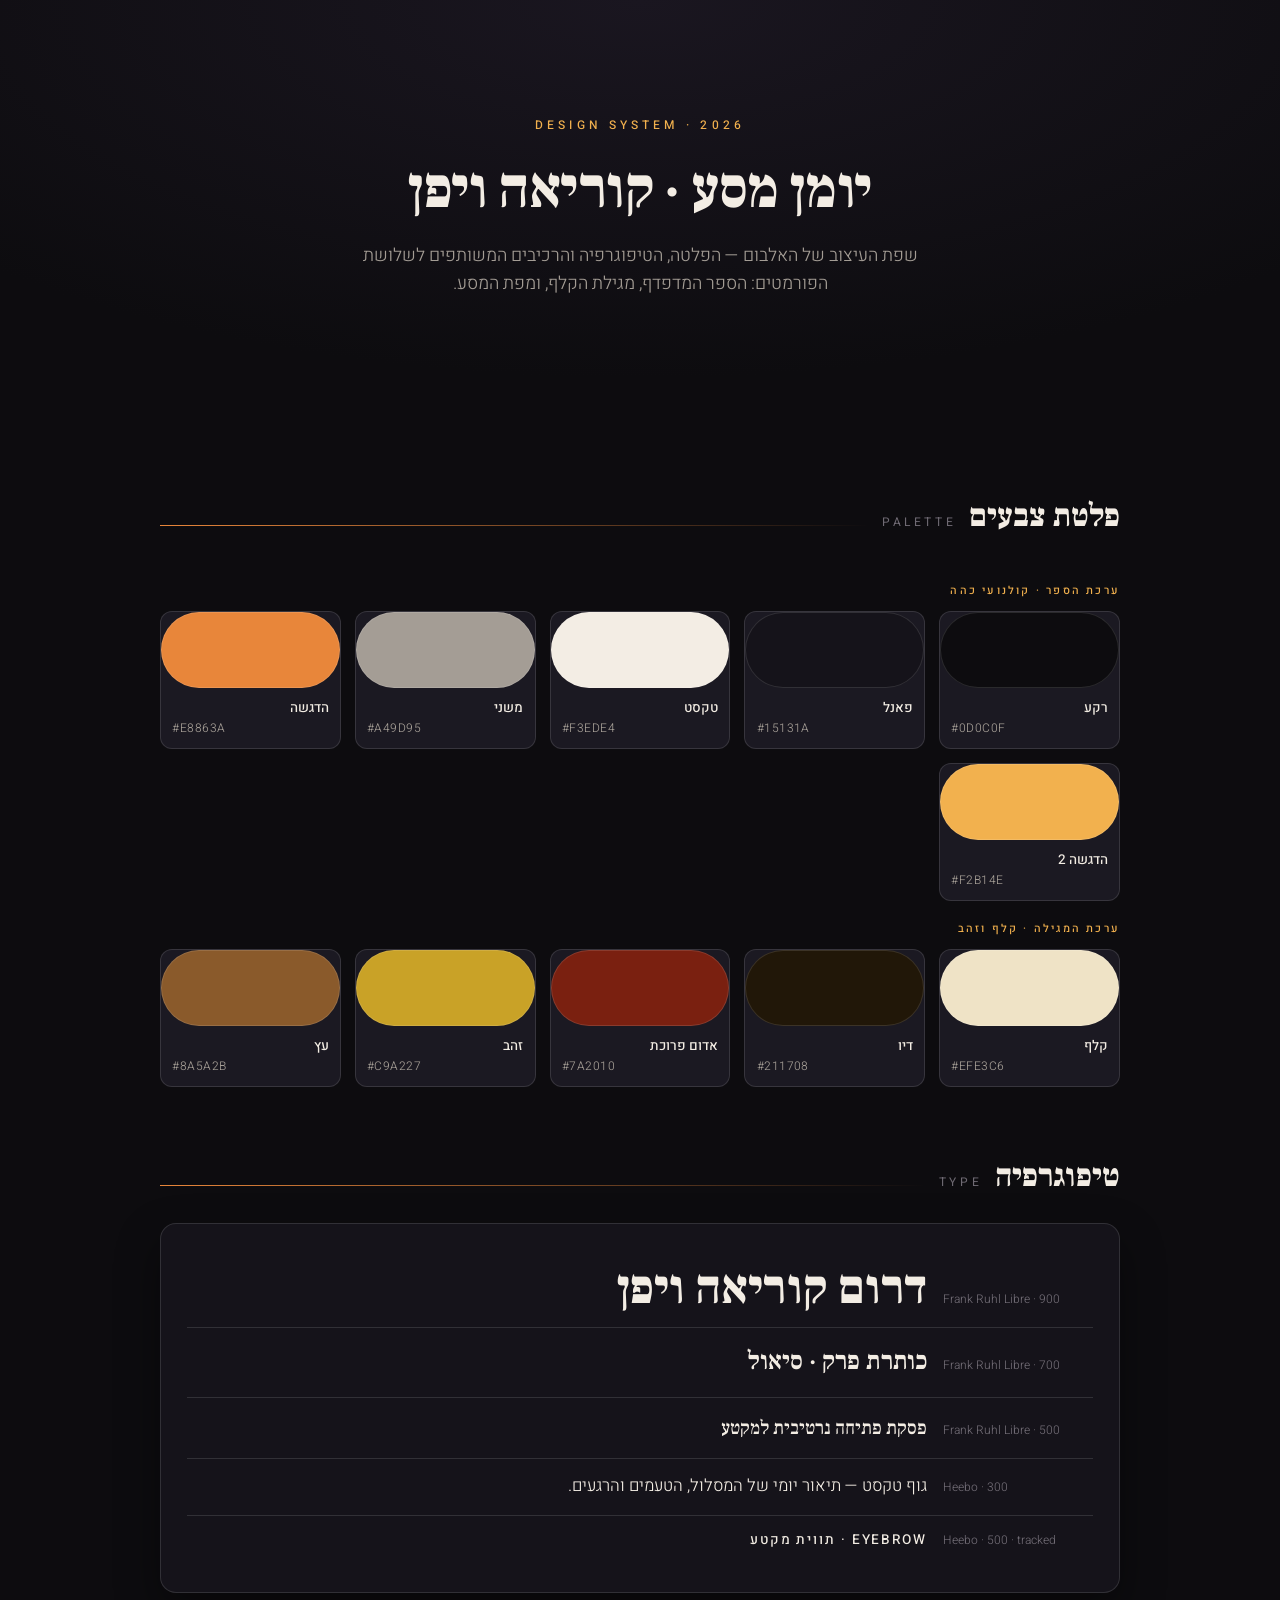
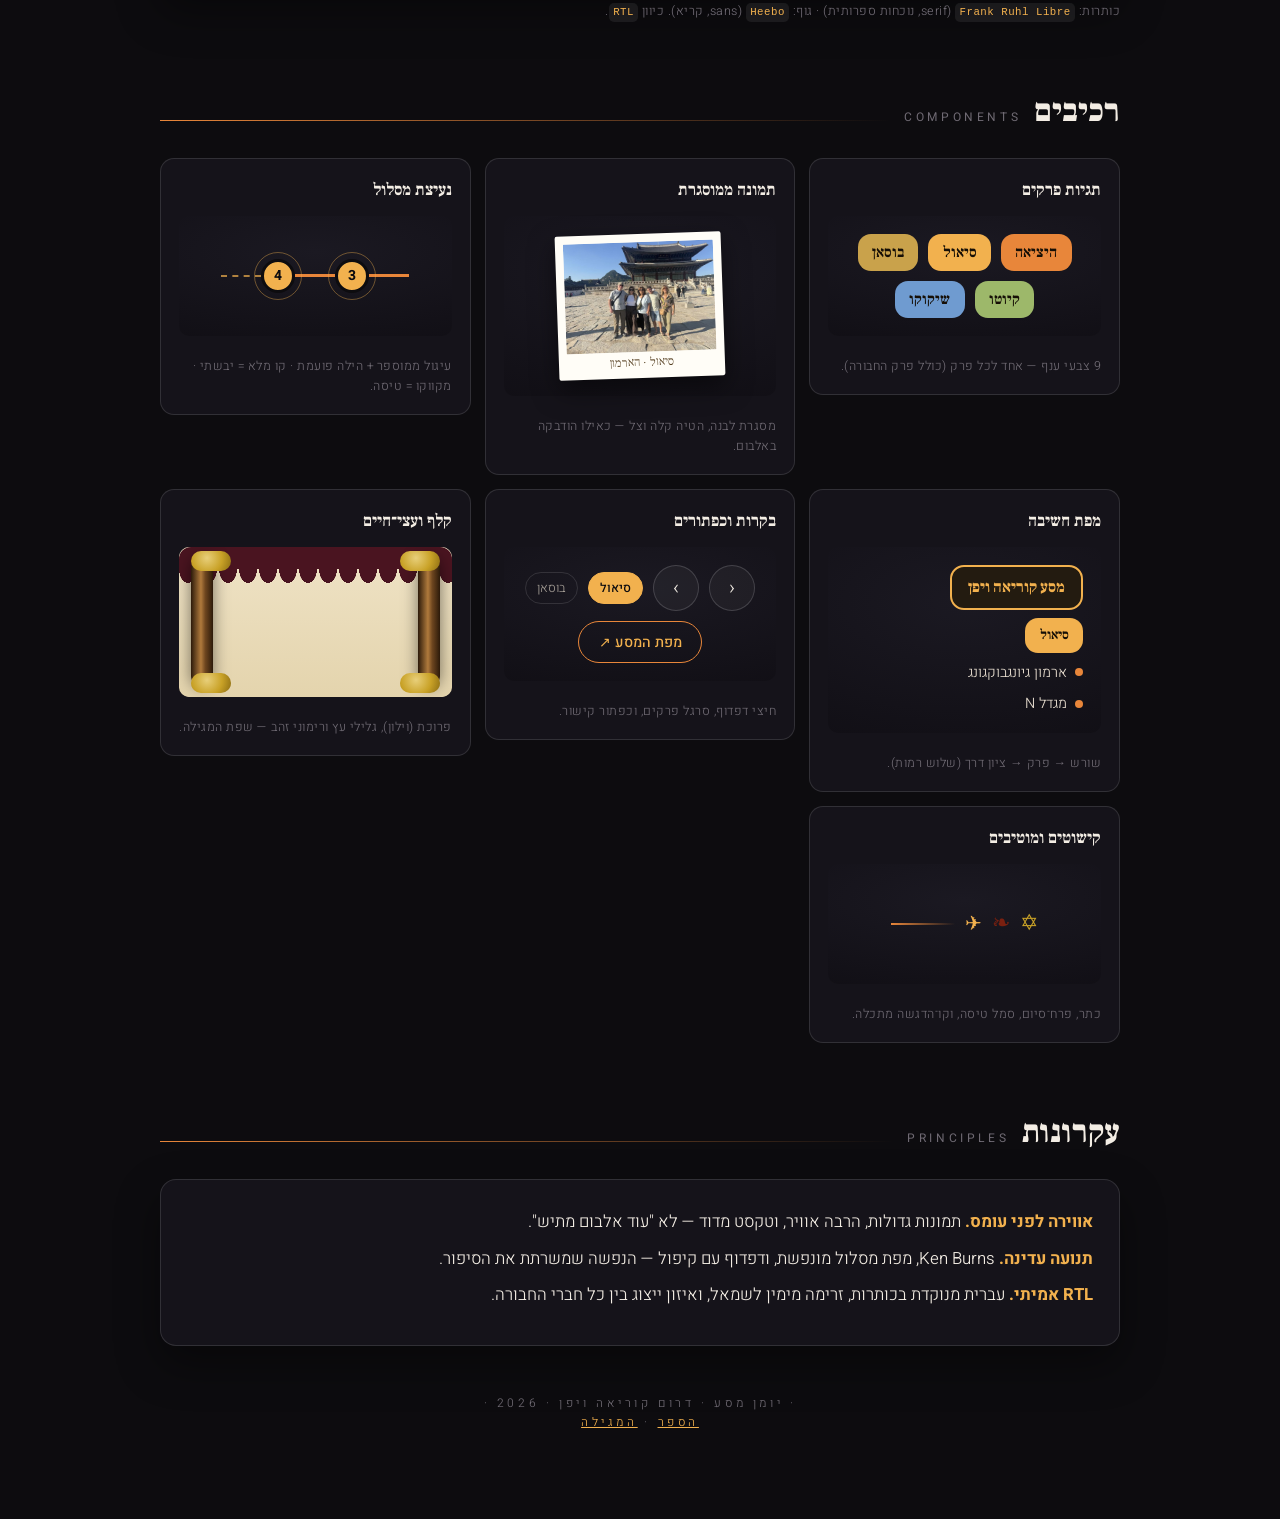
==== design.html @ c3cca943 "Add Design System page (palette, type, components) Co-Authored-By: Claude Opus 4.8 <noreply@anthropi" ====
<!doctype html>
<html lang="he" dir="rtl">
<meta charset="utf-8">
<meta name="viewport" content="width=device-width,initial-scale=1,viewport-fit=cover">
<title>Design System — יומן מסע קוריאה ויפן</title>
<link rel="preconnect" href="https://fonts.googleapis.com">
<link rel="preconnect" href="https://fonts.gstatic.com" crossorigin>
<link rel="stylesheet" href="https://fonts.googleapis.com/css2?family=Frank+Ruhl+Libre:wght@500;700;900&family=Heebo:wght@300;400;500;700&display=swap">
<style>
:root{
  --bg:#0d0c0f; --panel:#15131a; --panel2:#1b1922; --fg:#f3ede4; --muted:#a49d95; --faint:#6f6a73;
  --accent:#e8863a; --accent2:#f2b14e; --line:rgba(255,255,255,.12);
  --park:#efe3c6; --park2:#e4d4ad; --ink:#211708; --red:#7a2010; --gold:#c9a227; --gold2:#e8cf7a; --wood:#8a5a2b;
  --disp:"Frank Ruhl Libre",Georgia,serif; --body:"Heebo","Segoe UI",Arial,sans-serif;
  color-scheme:dark;
}
*{box-sizing:border-box}
html,body{margin:0}
body{background:radial-gradient(120% 70% at 50% 0%,#1a1620,#0d0c0f 60%) fixed,#0d0c0f;color:var(--fg);font-family:var(--body);font-weight:300;-webkit-font-smoothing:antialiased;line-height:1.6}
.wrap{max-width:1040px;margin:0 auto;padding:clamp(20px,5vw,56px) clamp(16px,4vw,40px)}
header.hd{text-align:center;padding:clamp(24px,6vw,60px) 0 clamp(8px,2vw,16px)}
.kick{letter-spacing:.34em;font-size:12px;color:var(--accent2);font-weight:500}
h1{font-family:var(--disp);font-weight:900;font-size:clamp(2.2rem,6vw,3.6rem);margin:.5rem 0 .4rem;letter-spacing:-.01em}
.lede{color:var(--muted);max-width:60ch;margin:.4rem auto 0;font-size:clamp(.95rem,2.2vw,1.12rem)}
.sect{margin-top:clamp(2.4rem,6vw,4rem)}
.sect-h{display:flex;align-items:baseline;gap:.8rem;margin-bottom:1.3rem}
.sect-h h2{font-family:var(--disp);font-weight:900;font-size:clamp(1.4rem,4vw,2rem);margin:0}
.sect-h .en{color:var(--faint);letter-spacing:.3em;font-size:12px;font-weight:400}
.sect-h .ln{flex:1;height:1px;background:linear-gradient(90deg,var(--accent),transparent)}
.card{background:var(--panel);border:1px solid var(--line);border-radius:16px;padding:clamp(16px,3vw,26px);box-shadow:0 18px 44px rgba(0,0,0,.4)}
.grid{display:grid;gap:14px}
.note{color:var(--faint);font-size:12.5px;margin-top:.5rem;letter-spacing:.04em}
code{background:rgba(255,255,255,.07);color:var(--accent2);padding:.08em .4em;border-radius:5px;font-size:.86em;direction:ltr;display:inline-block}

/* palette */
.sw-grid{grid-template-columns:repeat(auto-fill,minmax(150px,1fr))}
.sw{border-radius:12px;overflow:hidden;border:1px solid var(--line);background:var(--panel2)}
.sw .chip{height:76px}
.sw .meta{padding:.6rem .7rem}
.sw .nm{font-weight:500;font-size:13.5px}
.sw .hex{color:var(--muted);font-size:12px;direction:ltr;letter-spacing:.04em}
.theme-tag{display:inline-block;font-size:11px;letter-spacing:.2em;color:var(--accent2);margin:1.2rem 0 .7rem;font-weight:500}

/* type */
.type-row{display:flex;align-items:baseline;gap:1rem;flex-wrap:wrap;padding:.9rem 0;border-bottom:1px solid var(--line)}
.type-row:last-child{border-bottom:0}
.type-row .lbl{color:var(--faint);font-size:12px;min-width:150px;direction:ltr}
.disp-xl{font-family:var(--disp);font-weight:900;font-size:clamp(2rem,6vw,3rem);line-height:1}
.disp-l{font-family:var(--disp);font-weight:700;font-size:1.6rem}
.disp-m{font-family:var(--disp);font-weight:500;font-size:1.2rem}
.body-m{font-family:var(--body);font-weight:300;font-size:1.05rem}
.body-s{font-family:var(--body);font-weight:500;font-size:.85rem;letter-spacing:.14em}

/* components */
.comp-grid{grid-template-columns:repeat(auto-fit,minmax(260px,1fr));align-items:start}
.comp{background:var(--panel);border:1px solid var(--line);border-radius:14px;padding:18px;display:flex;flex-direction:column;gap:12px}
.comp .tt{font-family:var(--disp);font-weight:700;font-size:1.05rem}
.comp .stage{background:radial-gradient(120% 90% at 50% 30%,#1b1922,#100e14);border-radius:10px;padding:18px;display:flex;align-items:center;justify-content:center;min-height:120px;flex-wrap:wrap;gap:10px}
.comp .stage.park{background:linear-gradient(180deg,var(--park),var(--park2))}

.pill{font-family:var(--disp);font-weight:700;color:#160f06;padding:.4rem .9rem;border-radius:13px;font-size:.95rem}
.c0{background:#e8863a}.c1{background:#f2b14e}.c2{background:#d59a63}.c3{background:#c9a24b}.c4{background:#9db86a}.c5{background:#5fb3a2}.c6{background:#6f9bd0}.c7{background:#b081c8}.c8{background:#d1748f}

.mount{background:#fffdf7;padding:8px 8px 26px;border-radius:2px;transform:rotate(-2deg);box-shadow:0 10px 26px rgba(0,0,0,.5);position:relative}
.mount img{display:block;width:150px;height:110px;object-fit:cover;border-radius:1px}
.mount .cap{position:absolute;inset-inline:8px;bottom:6px;text-align:center;font-family:var(--disp);color:#50391a;font-size:12px}

.pin{position:relative;width:34px;height:34px}
.pin .dot{position:absolute;inset:0;border-radius:50%;background:var(--accent2);border:3px solid #0d0c0f;display:flex;align-items:center;justify-content:center;color:#0d0c0f;font-weight:700;font-size:14px}
.pin .ring{position:absolute;inset:-7px;border-radius:50%;border:1.5px solid var(--accent2);opacity:.4;animation:pulse 3s ease-out infinite}
@keyframes pulse{0%{transform:scale(.7);opacity:.5}70%,100%{transform:scale(1.4);opacity:0}}
.route{display:flex;align-items:center;gap:0}
.route .seg{width:40px;height:3px;background:var(--accent)}
.route .segd{width:40px;height:0;border-top:2px dashed var(--accent2);opacity:.7}

.rootbox{background:#231b10;border:2px solid var(--accent2);border-radius:14px;color:var(--accent2);font-family:var(--disp);font-weight:900;padding:.5rem 1rem;font-size:1rem}
.leaf{display:flex;align-items:center;gap:.5rem;color:#e7ddcf;font-size:.9rem}
.leaf .d{width:8px;height:8px;border-radius:50%;background:var(--accent)}

.btn-nav{width:46px;height:46px;border-radius:50%;border:1px solid rgba(255,255,255,.16);background:rgba(255,255,255,.04);color:var(--fg);font-size:20px;display:flex;align-items:center;justify-content:center}
.chip{background:transparent;border:1px solid var(--line);color:var(--muted);font-size:12.5px;padding:.3rem .7rem;border-radius:999px}
.chip.on{background:var(--accent2);color:#0d0c0f;border-color:var(--accent2);font-weight:500}
.mm-btn{display:inline-flex;align-items:center;gap:.4rem;padding:.55rem 1.2rem;border:1px solid var(--accent);border-radius:999px;color:var(--accent2);font-weight:500;font-size:.9rem}

/* parchment + wood */
.scroll-demo{position:relative;height:150px;border-radius:12px;overflow:hidden;background:linear-gradient(180deg,var(--park),var(--park2))}
.scroll-demo .pole{position:absolute;top:10px;bottom:10px;width:22px;border-radius:11px;background:linear-gradient(90deg,#2c1a0a,#b07a3c 45%,#6e461f 65%,#2c1a0a);box-shadow:0 0 16px rgba(0,0,0,.5)}
.scroll-demo .pole.r{right:12px}.scroll-demo .pole.l{left:12px}
.scroll-demo .knob{position:absolute;width:40px;height:20px;border-radius:10px;background:radial-gradient(circle at 40% 35%,var(--gold2),var(--gold) 55%,#8a6b12)}
.scroll-demo .valance{position:absolute;top:0;left:0;right:0;height:22px;background:#4a1420}
.scroll-demo .valance::after{content:"";position:absolute;top:22px;left:0;right:0;height:14px;background:radial-gradient(9px 14px at 9px 0,#4a1420 98%,transparent) repeat-x;background-size:20px 14px}
.orn{color:var(--red);font-size:22px}.crown{color:var(--gold);font-size:22px}
.foot{text-align:center;color:var(--faint);font-size:12px;letter-spacing:.3em;padding:3rem 0 2rem}
.foot a{color:var(--accent2)}
</style>

<header class="hd">
  <div class="wrap">
    <div class="kick">DESIGN SYSTEM · 2026</div>
    <h1>יומן מסע · קוריאה ויפן</h1>
    <p class="lede">שפת העיצוב של האלבום — הפלטה, הטיפוגרפיה והרכיבים המשותפים לשלושת הפורמטים: הספר המדפדף, מגילת הקלף, ומפת המסע.</p>
  </div>
</header>

<div class="wrap">

<section class="sect">
  <div class="sect-h"><h2>פלטת צבעים</h2><span class="en">PALETTE</span><span class="ln"></span></div>
  <div class="theme-tag">ערכת הספר · קולנועי כהה</div>
  <div class="grid sw-grid">
    <div class="sw"><div class="chip" style="background:#0d0c0f"></div><div class="meta"><div class="nm">רקע</div><div class="hex">#0D0C0F</div></div></div>
    <div class="sw"><div class="chip" style="background:#15131a"></div><div class="meta"><div class="nm">פאנל</div><div class="hex">#15131A</div></div></div>
    <div class="sw"><div class="chip" style="background:#f3ede4"></div><div class="meta"><div class="nm">טקסט</div><div class="hex">#F3EDE4</div></div></div>
    <div class="sw"><div class="chip" style="background:#a49d95"></div><div class="meta"><div class="nm">משני</div><div class="hex">#A49D95</div></div></div>
    <div class="sw"><div class="chip" style="background:#e8863a"></div><div class="meta"><div class="nm">הדגשה</div><div class="hex">#E8863A</div></div></div>
    <div class="sw"><div class="chip" style="background:#f2b14e"></div><div class="meta"><div class="nm">הדגשה 2</div><div class="hex">#F2B14E</div></div></div>
  </div>
  <div class="theme-tag">ערכת המגילה · קלף וזהב</div>
  <div class="grid sw-grid">
    <div class="sw"><div class="chip" style="background:#efe3c6"></div><div class="meta"><div class="nm">קלף</div><div class="hex">#EFE3C6</div></div></div>
    <div class="sw"><div class="chip" style="background:#211708"></div><div class="meta"><div class="nm">דיו</div><div class="hex">#211708</div></div></div>
    <div class="sw"><div class="chip" style="background:#7a2010"></div><div class="meta"><div class="nm">אדום פרוכת</div><div class="hex">#7A2010</div></div></div>
    <div class="sw"><div class="chip" style="background:#c9a227"></div><div class="meta"><div class="nm">זהב</div><div class="hex">#C9A227</div></div></div>
    <div class="sw"><div class="chip" style="background:#8a5a2b"></div><div class="meta"><div class="nm">עץ</div><div class="hex">#8A5A2B</div></div></div>
  </div>
</section>

<section class="sect">
  <div class="sect-h"><h2>טיפוגרפיה</h2><span class="en">TYPE</span><span class="ln"></span></div>
  <div class="card">
    <div class="type-row"><span class="lbl">Frank Ruhl Libre · 900</span><span class="disp-xl">דרום קוריאה ויפן</span></div>
    <div class="type-row"><span class="lbl">Frank Ruhl Libre · 700</span><span class="disp-l">כותרת פרק · סיאול</span></div>
    <div class="type-row"><span class="lbl">Frank Ruhl Libre · 500</span><span class="disp-m">פסקת פתיחה נרטיבית למקטע</span></div>
    <div class="type-row"><span class="lbl">Heebo · 300</span><span class="body-m">גוף טקסט — תיאור יומי של המסלול, הטעמים והרגעים.</span></div>
    <div class="type-row"><span class="lbl">Heebo · 500 · tracked</span><span class="body-s">EYEBROW · תווית מקטע</span></div>
  </div>
  <div class="note">כותרות: <code>Frank Ruhl Libre</code> (serif, נוכחות ספרותית) · גוף: <code>Heebo</code> (sans, קריא). כיוון <code>RTL</code>.</div>
</section>

<section class="sect">
  <div class="sect-h"><h2>רכיבים</h2><span class="en">COMPONENTS</span><span class="ln"></span></div>
  <div class="grid comp-grid">

    <div class="comp"><div class="tt">תגיות פרקים</div>
      <div class="stage">
        <span class="pill c0">היציאה</span><span class="pill c1">סיאול</span><span class="pill c3">בוסאן</span><span class="pill c4">קיוטו</span><span class="pill c6">שיקוקו</span>
      </div>
      <div class="note">9 צבעי ענף — אחד לכל פרק (כולל פרק החבורה).</div>
    </div>

    <div class="comp"><div class="tt">תמונה ממוסגרת</div>
      <div class="stage">
        <div class="mount"><img src="web/00105.jpg" alt=""><span class="cap">סיאול · הארמון</span></div>
      </div>
      <div class="note">מסגרת לבנה, הטיה קלה וצל — כאילו הודבקה באלבום.</div>
    </div>

    <div class="comp"><div class="tt">נעיצת מסלול</div>
      <div class="stage">
        <div class="route"><span class="seg"></span><div class="pin"><span class="ring"></span><span class="dot">3</span></div><span class="seg"></span><div class="pin"><span class="ring"></span><span class="dot">4</span></div><span class="segd"></span></div>
      </div>
      <div class="note">עיגול ממוספר + הילה פועמת · קו מלא = יבשתי · מקווקו = טיסה.</div>
    </div>

    <div class="comp"><div class="tt">מפת חשיבה</div>
      <div class="stage" style="flex-direction:column;align-items:flex-start;gap:8px">
        <span class="rootbox">מסע קוריאה ויפן</span>
        <span class="pill c1" style="font-size:.85rem">סיאול</span>
        <span class="leaf"><span class="d"></span> ארמון גיונגבוקגונג</span>
        <span class="leaf"><span class="d"></span> מגדל N</span>
      </div>
      <div class="note">שורש → פרק → ציון דרך (שלוש רמות).</div>
    </div>

    <div class="comp"><div class="tt">בקרות וכפתורים</div>
      <div class="stage">
        <span class="btn-nav">‹</span><span class="btn-nav">›</span>
        <span class="chip on">סיאול</span><span class="chip">בוסאן</span>
        <span class="mm-btn">מפת המסע ↗</span>
      </div>
      <div class="note">חיצי דפדוף, סרגל פרקים, וכפתור קישור.</div>
    </div>

    <div class="comp"><div class="tt">קלף ועצי־חיים</div>
      <div class="stage park" style="padding:0">
        <div class="scroll-demo" style="width:100%">
          <div class="valance"></div>
          <div class="pole r"></div><div class="knob" style="top:4px;right:12px"></div><div class="knob" style="bottom:4px;right:12px"></div>
          <div class="pole l"></div><div class="knob" style="top:4px;left:12px"></div><div class="knob" style="bottom:4px;left:12px"></div>
        </div>
      </div>
      <div class="note">פרוכת (וילון), גלילי עץ ורימוני זהב — שפת המגילה.</div>
    </div>

    <div class="comp"><div class="tt">קישוטים ומוטיבים</div>
      <div class="stage">
        <span class="crown">✡</span><span class="orn">❧</span><span style="color:var(--accent2);font-size:20px">✈</span><span style="width:64px;height:2px;display:inline-block;background:linear-gradient(90deg,var(--accent),transparent)"></span>
      </div>
      <div class="note">כתר, פרח־סיום, סמל טיסה, וקו־הדגשה מתכלה.</div>
    </div>

  </div>
</section>

<section class="sect">
  <div class="sect-h"><h2>עקרונות</h2><span class="en">PRINCIPLES</span><span class="ln"></span></div>
  <div class="card">
    <p class="body-m" style="margin:.2rem 0"><b style="color:var(--accent2)">אווירה לפני עומס.</b> תמונות גדולות, הרבה אוויר, וטקסט מדוד — לא "עוד אלבום מתיש".</p>
    <p class="body-m" style="margin:.6rem 0"><b style="color:var(--accent2)">תנועה עדינה.</b> Ken Burns, מפת מסלול מונפשת, ודפדוף עם קיפול — הנפשה שמשרתת את הסיפור.</p>
    <p class="body-m" style="margin:.6rem 0"><b style="color:var(--accent2)">RTL אמיתי.</b> עברית מנוקדת בכותרות, זרימה מימין לשמאל, ואיזון ייצוג בין כל חברי החבורה.</p>
  </div>
</section>

<div class="foot">· יומן מסע · דרום קוריאה ויפן · 2026 ·<br><a href="index.html">הספר</a> · <a href="scroll.html">המגילה</a></div>
</div>
</html>
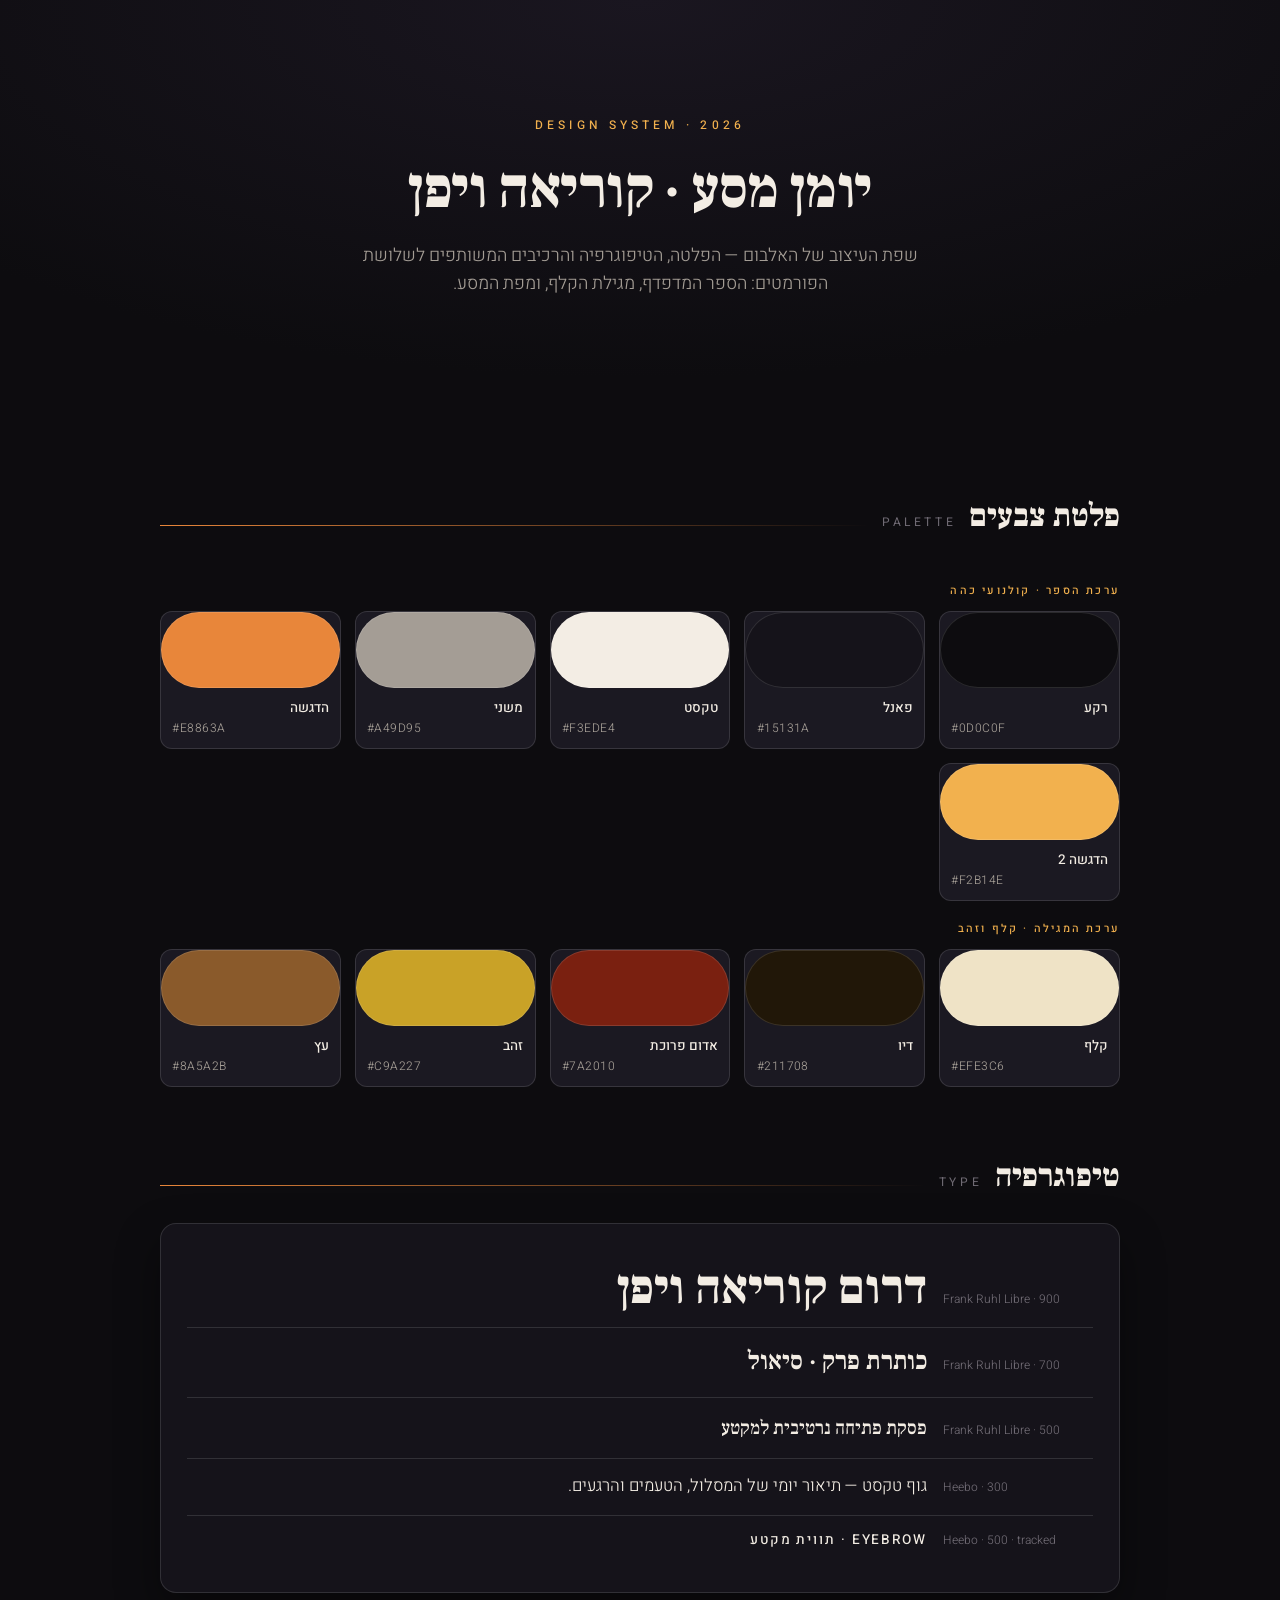
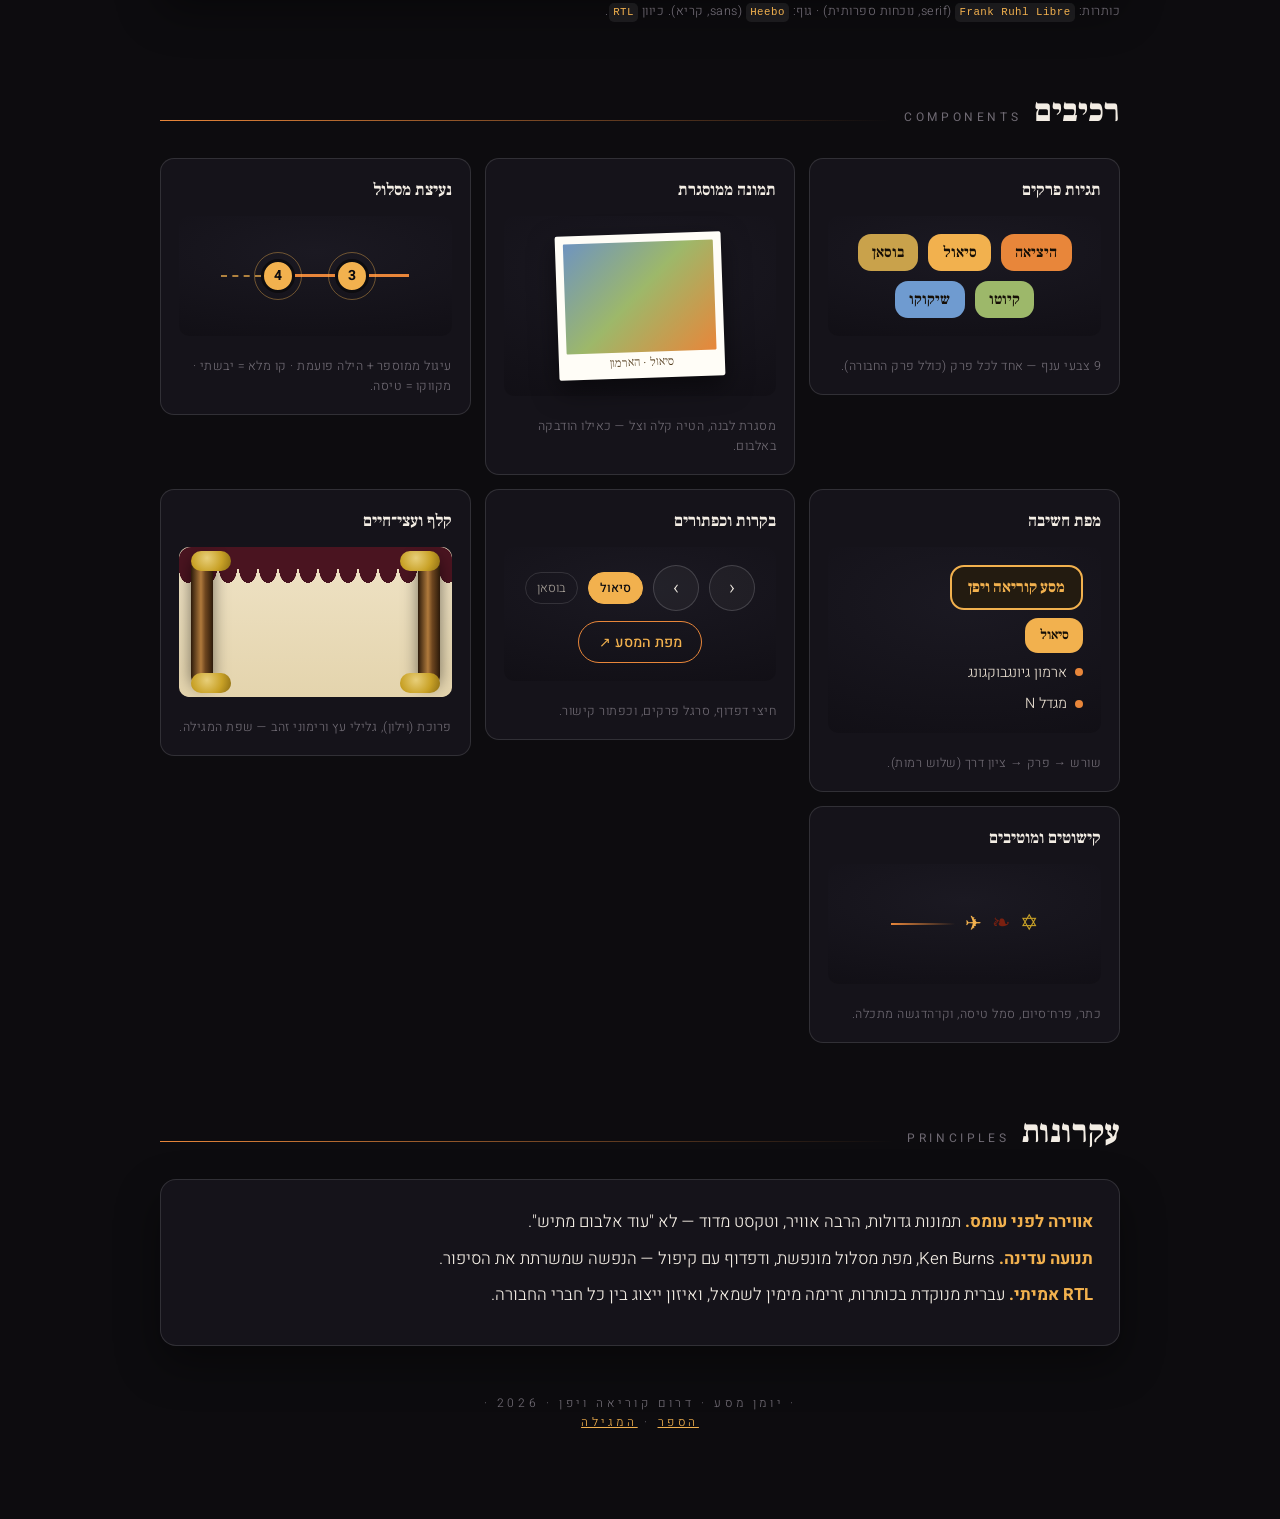
==== commit a2831572: "Make design system page self-contained (placeholder swatch) Co-Authored-By: Claude Opus 4.8 <noreply" ====
--- a/design.html
+++ b/design.html
@@ -62,7 +62,8 @@
 .c0{background:#e8863a}.c1{background:#f2b14e}.c2{background:#d59a63}.c3{background:#c9a24b}.c4{background:#9db86a}.c5{background:#5fb3a2}.c6{background:#6f9bd0}.c7{background:#b081c8}.c8{background:#d1748f}
 
 .mount{background:#fffdf7;padding:8px 8px 26px;border-radius:2px;transform:rotate(-2deg);box-shadow:0 10px 26px rgba(0,0,0,.5);position:relative}
-.mount img{display:block;width:150px;height:110px;object-fit:cover;border-radius:1px}
+.mount img,.mount .ph{display:block;width:150px;height:110px;object-fit:cover;border-radius:1px}
+.mount .ph{background:linear-gradient(135deg,#6f94c0,#9db86a 48%,#e8863a)}
 .mount .cap{position:absolute;inset-inline:8px;bottom:6px;text-align:center;font-family:var(--disp);color:#50391a;font-size:12px}
 
 .pin{position:relative;width:34px;height:34px}
@@ -150,7 +151,7 @@
 
     <div class="comp"><div class="tt">תמונה ממוסגרת</div>
       <div class="stage">
-        <div class="mount"><img src="web/00105.jpg" alt=""><span class="cap">סיאול · הארמון</span></div>
+        <div class="mount"><div class="ph"></div><span class="cap">סיאול · הארמון</span></div>
       </div>
       <div class="note">מסגרת לבנה, הטיה קלה וצל — כאילו הודבקה באלבום.</div>
     </div>
